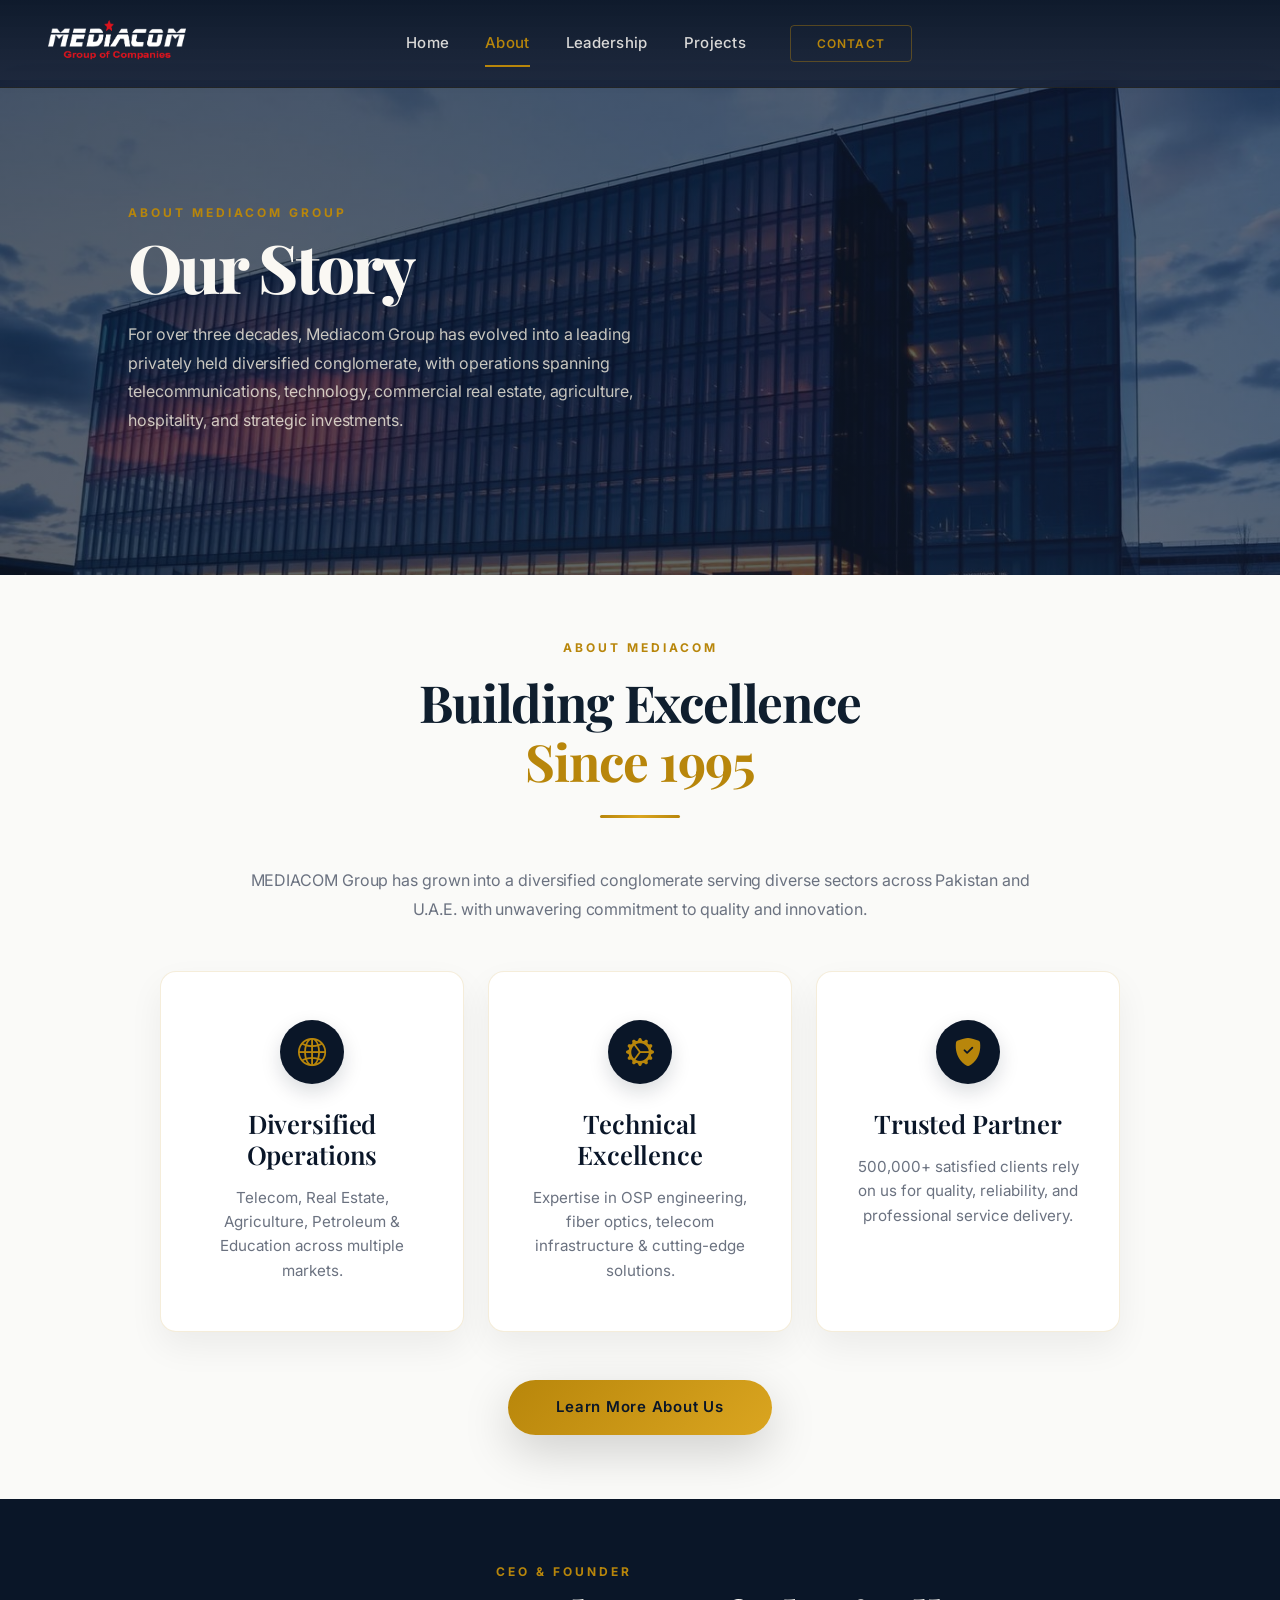
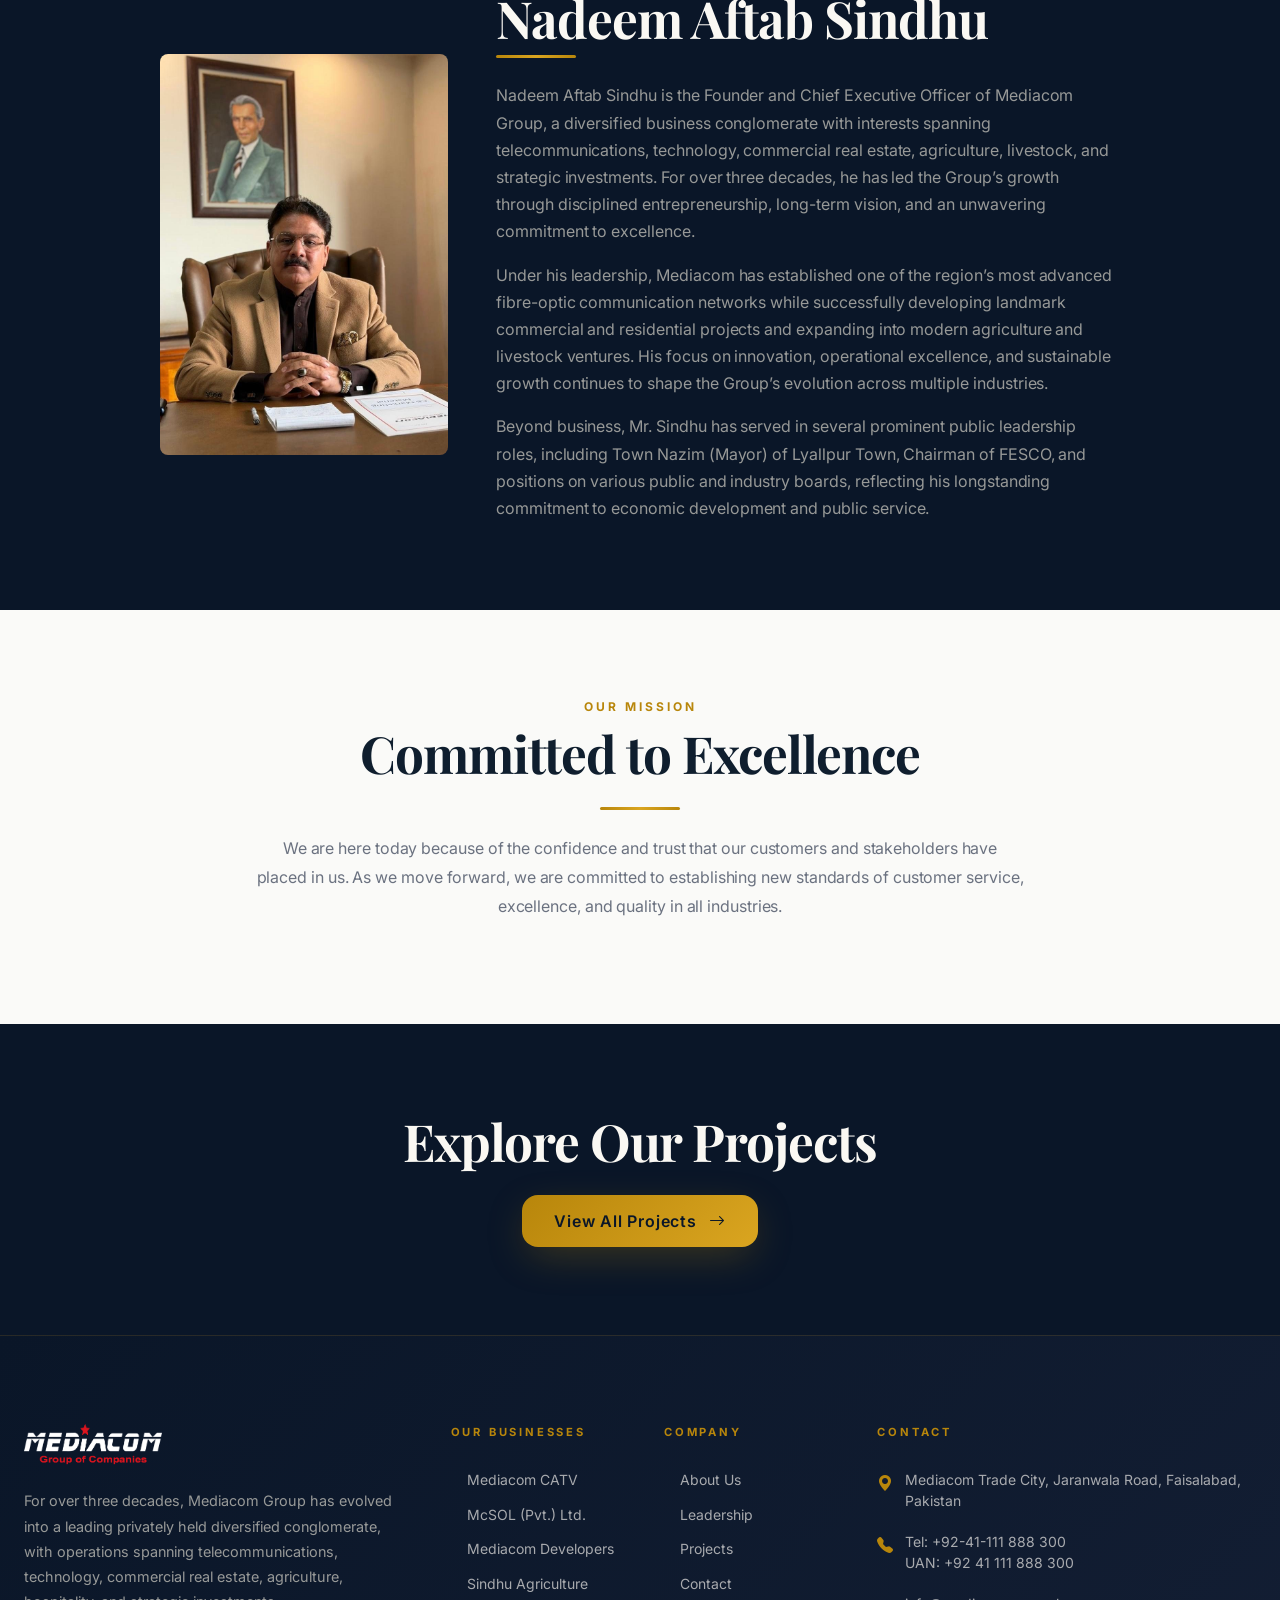
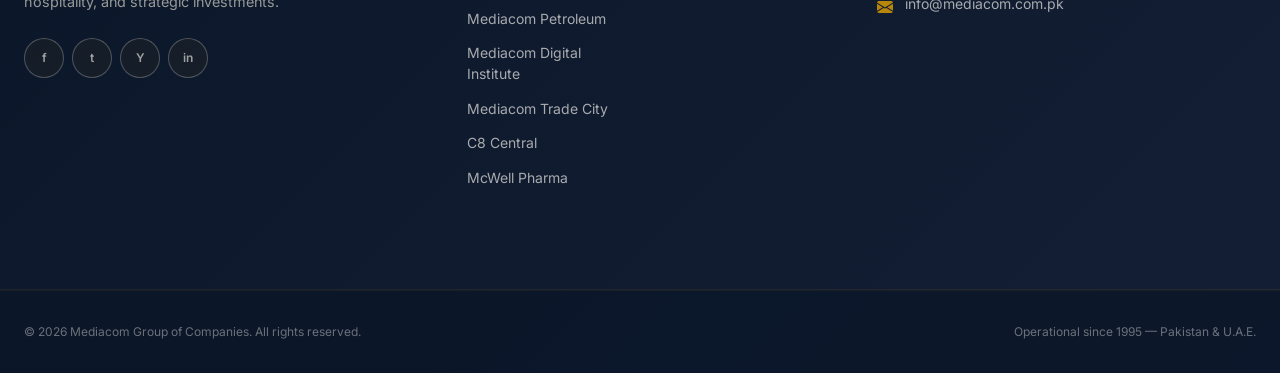
==== about.html @ 2df12e17 "new" ====
<!DOCTYPE html>
<html lang="en">

<head>
  <meta charset="UTF-8" />
  <meta name="viewport" content="width=device-width, initial-scale=1.0" />
  <title>About Us – Mediacom Group</title>
  <meta name="description"
    content="Learn about Mediacom Group of Companies, its story since 1995, and its diversified business ventures across Pakistan and U.A.E." />
  <link rel="preconnect" href="https://fonts.googleapis.com" />
  <link href="https://cdn.jsdelivr.net/npm/bootstrap@5.3.3/dist/css/bootstrap.min.css" rel="stylesheet" />
  <link href="https://cdn.jsdelivr.net/npm/bootstrap-icons@1.11.3/font/bootstrap-icons.css" rel="stylesheet" />
  <link href="css/style.css" rel="stylesheet" />
</head>

<body>

  <!-- ═══════════════ NAVBAR ═══════════════ -->
  <nav class="navbar navbar-mc navbar-expand-lg">
    <div class="container px-4 px-lg-5 d-flex align-items-center justify-content-between h-100 w-100">
      <a class="d-flex align-items-center gap-2 text-decoration-none" href="index.html">
        <img src="assets/logo-navbar-clean.png" alt="Mediacom Group" class="brand-logo" />
      </a>
      <div class="d-none d-lg-flex align-items-center" style="gap: 2.25rem;">
        <a class="nav-link-mc" href="index.html">Home</a>
        <a class="nav-link-mc" href="about.html">About</a>
        <a class="nav-link-mc" href="leadership.html">Leadership</a>
        <a class="nav-link-mc" href="projects.html">Projects</a>
        <a class="btn-nav-premium" href="contact.html">Contact</a>
      </div>
      <div class="d-flex align-items-center justify-content-end" style="width: 100px;">
        <button class="navbar-toggler d-lg-none" type="button" data-bs-toggle="collapse" data-bs-target="#mobileMenu">
          <span class="navbar-toggler-icon"></span>
        </button>
      </div>
      <div class="collapse d-lg-none w-100" id="mobileMenu"
        style="position:absolute; top:80px; left:0; right:0; background:var(--navy); border-top:1px solid rgba(196,157,77,0.1); padding:1.5rem;">
        <a class="footer-link d-block mb-3" href="index.html">Home</a>
        <a class="footer-link d-block mb-3" href="about.html">About</a>
        <a class="footer-link d-block mb-3" href="leadership.html">Leadership</a>
        <a class="footer-link d-block mb-3" href="projects.html">Projects</a>
        <a class="footer-link d-block mb-4" href="contact.html">Contact</a>
      </div>
    </div>
  </nav>

  <!-- ═══════════════ PAGE HERO ═══════════════ -->
  <section class="page-hero">
    <img class="hero-bg" src="assets/about-hero.jpg" alt="About Mediacom" />
    <div class="hero-overlay"></div>
    <div class="hero-content section-padding w-100">
      <div class="container-wide">
        <p class="section-label mb-2 animate-fade-up">About Mediacom Group</p>
        <h1 class="heading-xl text-cream mb-3 animate-fade-up">Our Story</h1>
        <p class="body-lg animate-fade-up " style="color:rgba(245,240,225,0.8); max-width:32rem;">
          For over three decades, Mediacom Group has evolved into a leading privately held diversified conglomerate, with operations spanning telecommunications, technology, commercial real estate, agriculture, hospitality, and strategic investments.</p>
      </div>
    </div>
  </section>

  <!-- ═══════════════ ABOUT SECTION ═══════════════ -->
  <section class="section-padding-lg" style="background:var(--bg);">
    <div class="container-wide">
      <!-- Premium Centered Content Layout without Image -->
      <div class="text-center animate-fade-up mx-auto" style="max-width: 800px;">
        <p class="section-label mb-3 justify-content-center">About Mediacom</p>
        <h2 class="heading-lg mb-4">Building Excellence <br><span class="text-gold">Since 1995</span></h2>
        <div class="gold-divider mb-5"></div>
        <p class="body-lg mb-5" style="color: var(--slate);">
          MEDIACOM Group has grown into a diversified conglomerate serving diverse sectors across Pakistan and U.A.E.
          with unwavering commitment to quality and innovation.
        </p>
      </div>

      <!-- Key Points in a 3-Column Premium Grid -->
      <div class="row g-4 animate-fade-up" style="animation-delay: 0.2s;">
        <!-- Point 1 -->
        <div class="col-md-4 text-center">
          <div style="padding: 3rem 2rem; background: #ffffff; border: 1px solid rgba(184, 134, 11, 0.15); border-radius: 1rem; height: 100%; transition: transform 0.4s ease, box-shadow 0.4s ease; box-shadow: 0 15px 35px rgba(0,0,0,0.06);">
            <div style="width: 4rem; height: 4rem; border-radius: 50%; background: var(--navy); display: flex; align-items: center; justify-content: center; color: var(--gold); font-size: 1.75rem; margin: 0 auto 1.5rem auto; box-shadow: 0 8px 20px rgba(10, 22, 40, 0.15);">
              <i class="bi bi-globe2"></i>
            </div>
            <h3 class="heading-sm mb-3" style="color: var(--navy);">Diversified Operations</h3>
            <p style="font-size: 0.95rem; color: var(--slate); line-height: 1.6; margin-bottom: 0;">Telecom, Real Estate, Agriculture, Petroleum &amp; Education across multiple markets.</p>
          </div>
        </div>

        <!-- Point 2 -->
        <div class="col-md-4 text-center">
          <div style="padding: 3rem 2rem; background: #ffffff; border: 1px solid rgba(184, 134, 11, 0.15); border-radius: 1rem; height: 100%; transition: transform 0.4s ease, box-shadow 0.4s ease; box-shadow: 0 15px 35px rgba(0,0,0,0.06);">
            <div style="width: 4rem; height: 4rem; border-radius: 50%; background: var(--navy); display: flex; align-items: center; justify-content: center; color: var(--gold); font-size: 1.75rem; margin: 0 auto 1.5rem auto; box-shadow: 0 8px 20px rgba(10, 22, 40, 0.15);">
              <i class="bi bi-gear-wide-connected"></i>
            </div>
            <h3 class="heading-sm mb-3" style="color: var(--navy);">Technical Excellence</h3>
            <p style="font-size: 0.95rem; color: var(--slate); line-height: 1.6; margin-bottom: 0;">Expertise in OSP engineering, fiber optics, telecom infrastructure &amp; cutting-edge solutions.</p>
          </div>
        </div>

        <!-- Point 3 -->
        <div class="col-md-4 text-center">
          <div style="padding: 3rem 2rem; background: #ffffff; border: 1px solid rgba(184, 134, 11, 0.15); border-radius: 1rem; height: 100%; transition: transform 0.4s ease, box-shadow 0.4s ease; box-shadow: 0 15px 35px rgba(0,0,0,0.06);">
            <div style="width: 4rem; height: 4rem; border-radius: 50%; background: var(--navy); display: flex; align-items: center; justify-content: center; color: var(--gold); font-size: 1.75rem; margin: 0 auto 1.5rem auto; box-shadow: 0 8px 20px rgba(10, 22, 40, 0.15);">
              <i class="bi bi-shield-fill-check"></i>
            </div>
            <h3 class="heading-sm mb-3" style="color: var(--navy);">Trusted Partner</h3>
            <p style="font-size: 0.95rem; color: var(--slate); line-height: 1.6; margin-bottom: 0;">500,000+ satisfied clients rely on us for quality, reliability, and professional service delivery.</p>
          </div>
        </div>
      </div>

      <div class="text-center mt-5 animate-fade-up" style="animation-delay: 0.3s;">
        <a href="contact.html" class="btn-gold px-5 py-3 rounded-pill shadow-lg">Learn More About Us</a>
      </div>
    </div>
  </section>

  <!-- ═══════════════ CEO MESSAGE ═══════════════ -->
  <section class="section-padding-lg bg-navy">
    <div class="container-wide">
      <div class="row align-items-center g-5">
        <div class="col-lg-4 animate-fade-up">
          <img src="assets/CEO.jpeg" alt="Nadeem Aftab Sindhu – CEO & Founder" class="rounded-3 w-100 object-cover"
            loading="lazy" style="max-height:480px;" />
        </div>
        <div class="col-lg-8 animate-fade-up">
          <p class="section-label mb-2">CEO &amp; Founder</p>
          <h2 class="heading-lg text-cream mb-2">Nadeem Aftab Sindhu</h2>
          <div class="gold-divider-left mb-4"></div>
          <p class="body-md mb-3" style="color:rgba(245,240,225,0.6);">
            Nadeem Aftab Sindhu is the Founder and Chief Executive Officer of Mediacom Group, a diversified business conglomerate with interests spanning telecommunications, technology, commercial real estate, agriculture, livestock, and strategic investments. For over three decades, he has led the Group’s growth through disciplined entrepreneurship, long-term vision, and an unwavering commitment to excellence.
          </p> 
          <p class="body-md mb-3" style="color:rgba(245,240,225,0.6);">
            Under his leadership, Mediacom has established one of the region’s most advanced fibre-optic communication networks while successfully developing landmark commercial and residential projects and expanding into modern agriculture and livestock ventures. His focus on innovation, operational excellence, and sustainable growth continues to shape the Group’s evolution across multiple industries.
          </p>
          <p class="body-md mb-4" style="color:rgba(245,240,225,0.6);">
            Beyond business, Mr. Sindhu has served in several prominent public leadership roles, including Town Nazim (Mayor) of Lyallpur Town, Chairman of FESCO, and positions on various public and industry boards, reflecting his longstanding commitment to economic development and public service.
          </p>
        </div>
      </div>
    </div>
  </section>

  <!-- ═══════════════ MISSION ═══════════════ -->
  <section class="section-padding" style="background:var(--bg);">
    <div class="container-narrow text-center">
      <p class="section-label mb-2">Our Mission</p>
      <h2 class="heading-lg mb-4">Committed to Excellence</h2>
      <div class="gold-divider mb-4"></div>
      <p class="body-lg mx-auto" style="max-width:48rem;">
        We are here today because of the confidence and trust that our customers and stakeholders have placed in us. As
        we move forward, we are committed to establishing new standards of customer service, excellence, and quality in
        all industries.
      </p>
    </div>
  </section>

  <!-- ═══════════════ STATS ═══════════════ -->


  <!-- ═══════════════ CTA ═══════════════ -->
  <section class="section-padding bg-navy">
    <div class="container-narrow text-center">
      <h2 class="heading-lg text-cream mb-4">Explore Our Projects</h2>
      <a href="projects.html" class="btn-gold" style="font-size:1rem; padding:0.875rem 2rem;">
        View All Projects <i class="bi bi-arrow-right ms-1"></i>
      </a>
    </div>
  </section>

  <!-- ═══════════════ FOOTER ═══════════════ -->
  <footer class="site-footer">
    <div class="footer-top section-padding">
      <div class="container-wide">
        <div class="row g-5">
          <div class="col-lg-4">
            <img src="assets/logo-navbar-clean.png" alt="Mediacom Group" class="brand-logo mb-3"
               />
            <p style="font-size:0.9rem; color:rgba(245,240,225,0.6); line-height:1.75; margin-bottom:1.5rem;">For over three decades, Mediacom Group has evolved into a leading privately held diversified conglomerate, with operations spanning telecommunications, technology, commercial real estate, agriculture, hospitality, and strategic investments.</p>
            <div class="d-flex gap-2">
              <a href="#" class="footer-social-btn">f</a>
              <a href="#" class="footer-social-btn">t</a>
              <a href="#" class="footer-social-btn">Y</a>
              <a href="#" class="footer-social-btn">in</a>
            </div>
          </div>
          <div class="col-sm-6 col-lg-2 footer-businesses">
            <div class="footer-heading">Our Businesses</div>
            <a href="telecom.html" class="footer-link" data-business="telecom">Mediacom CATV</a>
            <a href="mscol.html" class="footer-link" data-business="mscol">McSOL (Pvt.) Ltd.</a>
            <a href="real-estate.html" class="footer-link" data-business="real-estate">Mediacom Developers</a>
            <a href="agriculture.html" class="footer-link" data-business="agriculture">Sindhu Agriculture</a>
            <a href="petroleum.html" class="footer-link" data-business="petroleum">Mediacom Petroleum</a>
            <a href="digital-institute.html" class="footer-link" data-business="digital-institute">Mediacom Digital Institute</a>
            <a href="trade-city.html" class="footer-link" data-business="trade-city">Mediacom Trade City</a>
            <a href="c8-central.html" class="footer-link" data-business="c8-central">C8 Central</a>
            <a href="mcwell-pharma.html" class="footer-link" data-business="mcwell-pharma">McWell Pharma</a>
          </div>
          <div class="col-sm-6 col-lg-2">
            <div class="footer-heading">Company</div>
            <a href="about.html" class="footer-link">About Us</a>
            <a href="leadership.html" class="footer-link">Leadership</a>
            <a href="projects.html" class="footer-link">Projects</a>
            <a href="contact.html" class="footer-link">Contact</a>
          </div>
          <div class="col-lg-4">
            <div class="footer-heading">Contact</div>
            <div class="footer-contact-item"><i class="bi bi-geo-alt-fill footer-contact-icon"></i><span
                id="footer-contact-address" class="footer-contact-text">Mediacom Trade City, Jaranwala Road, Faisalabad, Pakistan</span></div>
            <div class="footer-contact-item"><i class="bi bi-telephone-fill footer-contact-icon"></i>
              <div>
                <div id="footer-contact-phone" class="footer-contact-text">Tel: +92-41-111 888 300</div>
                <div id="footer-contact-uan" class="footer-contact-text">UAN: +92 41 111 888 300</div>
              </div>
            </div>
            <div class="footer-contact-item"><i class="bi bi-envelope-fill footer-contact-icon"></i><span
                id="footer-contact-email" class="footer-contact-text">info@mediacom.com.pk</span></div>
          </div>
        </div>
      </div>
    </div>
    <div class="footer-bottom">
      <div class="container-wide d-flex flex-column flex-md-row align-items-center justify-content-between gap-3">
        <p class="footer-copy mb-0">&copy; <span id="yr"></span> Mediacom Group of Companies. All rights reserved.</p>
        <p class="footer-copy mb-0">Operational since 1995 — Pakistan &amp; U.A.E.</p>
      </div>
    </div>
  </footer>

  <button id="back-to-top" aria-label="Back to top"><i class="bi bi-chevron-up"></i></button>
  <script src="https://cdn.jsdelivr.net/npm/bootstrap@5.3.3/dist/js/bootstrap.bundle.min.js"></script>
  <script src="js/main.js"></script>
  <script>document.getElementById('yr').textContent = new Date().getFullYear();</script>
</body>

</html>
---- css/style.css ----
/* ============================================================
   MEDIACOM GROUP — Custom Styles
   ============================================================ */

@import url('https://fonts.googleapis.com/css2?family=Playfair+Display:ital,wght@0,400;0,500;0,600;0,700;0,800;1,400;1,500&family=Inter:wght@300;400;500;600;700&display=swap');

/* ── CSS Variables ── */
:root {
  /* Premium Color Palette */
  --navy: #0A1628;
  --navy-light: #141F35;
  --navy-medium: #1A2942;
  --charcoal: #0F1E2E;
  --gold: #B8860B;
  --gold-light: #DAA520;
  --gold-dark: #8B6914;
  --copper: #B87333;
  --sage: #7A8F6B;
  --steel: #4A7BA7;

  --cream: #FAF8F3;
  --ivory: #F5F1E8;
  --slate: #6B7280;
  --slate-light: #9CA3AF;
  --bg: #FAFAF8;
  --fg: #0F1E2E;
  --border: #E5DFD7;
  --card-bg: #FFFFFF;
  --muted: #F3EFE8;

  --font-display: 'Playfair Display', Georgia, serif;
  --font-body: 'Inter', system-ui, sans-serif;

  /* Premium Shadow System */
  --shadow-sm: 0 2px 8px -2px rgba(10, 22, 40, 0.04);
  --shadow-card: 0 8px 32px -6px rgba(10, 22, 40, 0.12);
  --shadow-elevated: 0 16px 48px -8px rgba(10, 22, 40, 0.18);
  --shadow-premium: 0 20px 60px -10px rgba(10, 22, 40, 0.25);
  --shadow-gold: 0 12px 40px -8px rgba(184, 134, 11, 0.35);

  --radius: 0.625rem;
  --radius-lg: 1rem;
  --transition: 0.3s cubic-bezier(0.34, 1.56, 0.64, 1);
  --transition-smooth: 0.3s ease;
}

/* ── Reset & Base ── */
*,
*::before,
*::after {
  box-sizing: border-box;
  margin: 0;
  padding: 0;
}

html {
  scroll-behavior: smooth;
}

body {
  font-family: var(--font-body);
  background: var(--bg);
  color: var(--fg);
  -webkit-font-smoothing: antialiased;
  overflow-x: hidden;
}

h1,
h2,
h3,
h4,
h5,
h6 {
  font-family: var(--font-display);
}

a {
  text-decoration: none;
  color: inherit;
}

img {
  max-width: 100%;
  display: block;
}

/* ── Typography Utilities ── */
.heading-xl {
  font-size: clamp(2.4rem, 7vw, 4.2rem);
  font-weight: 800;
  line-height: 1.1;
  letter-spacing: -0.04em;
  font-family: var(--font-display);
}

.heading-lg {
  font-size: clamp(1.9rem, 4.5vw, 3.2rem);
  font-weight: 700;
  line-height: 1.15;
  letter-spacing: -0.02em;
  font-family: var(--font-display);
}

.heading-md {
  font-size: clamp(1.5rem, 3.2vw, 2.4rem);
  font-weight: 700;
  line-height: 1.25;
  letter-spacing: -0.01em;
  font-family: var(--font-display);
}

.heading-sm {
  font-size: clamp(1.15rem, 2.2vw, 1.6rem);
  font-weight: 600;
  letter-spacing: -0.005em;
  font-family: var(--font-display);
}

.body-lg {
  font-size: 1rem;
  line-height: 1.8;
  color: var(--slate);
  letter-spacing: -0.005em;
}

.body-md {
  font-size: 1rem;
  line-height: 1.7;
  color: var(--slate);
  letter-spacing: -0.003em;
}

.section-label {
  font-size: 0.75rem;
  font-weight: 700;
  letter-spacing: 0.25em;
  text-transform: uppercase;
  color: var(--gold);
  font-family: var(--font-body);
}

.text-gold {
  color: var(--gold) !important;
}

.text-cream {
  color: var(--cream) !important;
}

.text-navy {
  color: var(--navy) !important;
}

.text-muted {
  color: var(--slate) !important;
}

/* ── Layout ── */
.section-padding {
  padding: 5.5rem 1.5rem;
}

.section-padding-lg {
  padding: 8rem 1.5rem;
}

@media (min-width: 768px) {
  .section-padding {
    padding: 5.5rem 3rem;
  }

  .section-padding-lg {
    padding: 8rem 3rem;
  }
}

@media (min-width: 1024px) {
  .section-padding {
    padding: 5.5rem 5rem;
  }

  .section-padding-lg {
    padding: 8rem 5rem;
  }
}

@media (min-width: 1280px) {
  .section-padding {
    padding: 5.5rem 8rem;
  }

  .section-padding-lg {
    padding: 4rem 10rem;
  }
}

.container-wide {
  max-width: 1280px;
  margin: 0 auto;
}

.container-narrow {
  max-width: 960px;
  margin: 0 auto;
}

/* ── Color Backgrounds ── */
.bg-navy {
  background-color: var(--navy);
}

.bg-navy-light {
  background-color: var(--navy-light);
}

.bg-charcoal {
  background-color: var(--charcoal);
}

.bg-cream {
  background-color: var(--cream);
}

.bg-muted-bg {
  background-color: var(--muted);
}

/* ── Cards ── */
.glass-card {
  background: var(--card-bg);
  border: 1px solid var(--border);
  border-radius: var(--radius-lg);
  box-shadow: var(--shadow-card);
  transition: all var(--transition);
  overflow: hidden;
  position: relative;
}

.glass-card::before {
  content: '';
  position: absolute;
  inset: 0;
  background: linear-gradient(135deg, rgba(184, 134, 11, 0) 0%, rgba(184, 134, 11, 0.02) 100%);
  opacity: 0;
  transition: opacity var(--transition);
  pointer-events: none;
}

.glass-card:hover {
  box-shadow: var(--shadow-elevated);
  border-color: rgba(184, 134, 11, 0.2);
}

.glass-card:hover::before {
  opacity: 1;
}

.glass-card-dark {
  background: linear-gradient(135deg, rgba(20, 31, 53, 0.8) 0%, rgba(26, 41, 66, 0.8) 100%);
  backdrop-filter: blur(12px);
  border: 1px solid rgba(184, 134, 11, 0.1);
  border-radius: var(--radius-lg);
  transition: all var(--transition);
}

.glass-card-dark:hover {
  border-color: rgba(184, 134, 11, 0.25);
  background: linear-gradient(135deg, rgba(20, 31, 53, 0.9) 0%, rgba(26, 41, 66, 0.9) 100%);
}

/* ── Dividers ── */
.gold-divider {
  width: 5rem;
  height: 3px;
  background: linear-gradient(90deg, var(--gold) 0%, var(--gold-light) 50%, var(--gold) 100%);
  margin: 0 auto;
  border-radius: 1.5px;
}

.gold-divider-left {
  width: 5rem;
  height: 3px;
  background: linear-gradient(90deg, var(--gold) 0%, var(--gold-light) 50%, var(--gold) 100%);
  border-radius: 1.5px;
}

/* ── Buttons ── */
.btn-gold {
  display: inline-flex;
  align-items: center;
  gap: 0.5rem;
  padding: 1rem 2.5rem;
  background: linear-gradient(135deg, var(--gold) 0%, var(--gold-light) 100%);
  color: var(--navy);
  font-family: var(--font-body);
  font-size: 0.9375rem;
  font-weight: 600;
  letter-spacing: 0.05em;
  border-radius: var(--radius-lg);
  border: none;
  cursor: pointer;
  transition: transform var(--transition), box-shadow var(--transition), background var(--transition-smooth);
  box-shadow: var(--shadow-gold);
}

.btn-gold:hover {
  transform: translateY(-2px);
  box-shadow: var(--shadow-premium);
  background: linear-gradient(135deg, var(--gold-light) 0%, var(--gold) 100%);
}

.btn-gold:active {
  transform: translateY(0);
}

.btn-outline-cream {
  display: inline-flex;
  align-items: center;
  gap: 0.5rem;
  padding: 1rem 2.5rem;
  background: transparent;
  color: var(--cream);
  font-family: var(--font-body);
  font-size: 0.9375rem;
  font-weight: 600;
  letter-spacing: 0.05em;
  border-radius: var(--radius-lg);
  border: 1.5px solid rgba(250, 248, 243, 0.3);
  cursor: pointer;
  transition: border-color var(--transition), color var(--transition), background var(--transition);
}

.btn-outline-cream:hover {
  border-color: var(--gold);
  color: var(--gold);
  background: rgba(184, 134, 11, 0.08);
}

/* ── NAVBAR ── */
.navbar-mc {
  position: fixed;
  top: 0;
  left: 0;
  right: 0;
  z-index: 1000;
  background: linear-gradient(180deg, rgba(10, 22, 40, 0.98) 0%, rgba(20, 31, 53, 0.95) 100%);
  backdrop-filter: blur(16px);
  border-bottom: 1px solid rgba(184, 134, 11, 0.12);

  height: 88px;
  transition: background 0.4s cubic-bezier(0.34, 1.56, 0.64, 1), backdrop-filter 0.4s ease, border-color 0.4s ease, box-shadow 0.4s ease;
  box-shadow: var(--shadow-sm);
}

/* Home Navbar Transparent Initial State */
.navbar-transparent {
  background: linear-gradient(180deg, rgba(10, 22, 40, 0.72) 0%, rgba(20, 31, 53, 0.46) 100%);
  backdrop-filter: blur(14px);
  border-bottom: 1px solid rgba(250, 248, 243, 0.08);

  box-shadow: 0 12px 36px -24px rgba(0, 0, 0, 0.65);
}

/* Home Navbar Scrolled State */
.navbar-transparent.scrolled {
  background: linear-gradient(180deg, rgba(10, 22, 40, 0.98) 0%, rgba(20, 31, 53, 0.95) 100%);
  backdrop-filter: blur(16px);
  border-bottom: 1px solid rgba(184, 134, 11, 0.15);

  box-shadow: var(--shadow-card);
}

.navbar-mc .container {
  max-width: 1320px;
  height: 100%;
}

.brand-logo {
  height: 48px;
  width: auto;
  object-fit: contain;
  transition: transform var(--transition);
}

.brand-logo:hover {
  transform: scale(1.04);
}

.nav-link-mc {
  font-family: var(--font-body);
  font-size: 0.9375rem;
  font-weight: 500;
  letter-spacing: 0.02em;
  color: rgba(250, 248, 243, 0.85) !important;
  transition: color 0.3s ease;
  padding: 0.5rem 0 !important;
  position: relative;
}

.nav-link-mc::after {
  content: '';
  position: absolute;
  bottom: -4px;
  left: 0;
  width: 100%;
  height: 1px;
  background: var(--gold);
  transform: scaleX(0);
  transform-origin: right;
  transition: transform 0.4s cubic-bezier(0.86, 0, 0.07, 1);
}

.nav-link-mc:hover::after,
.nav-link-mc.active::after {
  transform: scaleX(1);
  transform-origin: left;
}

.nav-link-mc:hover,
.nav-link-mc.active {
  color: var(--gold) !important;
}

.btn-nav-premium {
  display: inline-flex;
  align-items: center;
  padding: 0.55rem 1.6rem !important;
  font-family: var(--font-body);
  font-size: 0.75rem;
  font-weight: 600;
  letter-spacing: 0.1em;
  text-transform: uppercase;
  color: var(--gold) !important;
  border: 1px solid rgba(184, 134, 11, 0.4);
  border-radius: 4px;
  transition: all 0.3s ease;
  margin-left: 0.5rem;
}

.btn-nav-premium::after {
  display: none !important;
}

.btn-nav-premium:hover {
  background: rgba(184, 134, 11, 0.08);
  border-color: var(--gold);
  transform: translateY(-1px);
  box-shadow: 0 4px 12px rgba(184, 134, 11, 0.15);
}

.navbar-mc .dropdown-menu {
  background: linear-gradient(135deg, #141F35 0%, #1A2942 100%);
  border: 1px solid rgba(184, 134, 11, 0.15);
  border-radius: var(--radius-lg);
  box-shadow: var(--shadow-elevated);
  min-width: 500px;
  padding: 1.75rem;
  margin-top: 1rem;
  backdrop-filter: blur(12px);
}

.dropdown-item-mc {
  padding: 0.75rem 1rem;
  border-radius: var(--radius);
  transition: all var(--transition);
  position: relative;
  overflow: hidden;
}

.dropdown-item-mc::before {
  content: '';
  position: absolute;
  inset: 0;
  background: linear-gradient(135deg, rgba(184, 134, 11, 0.1) 0%, rgba(184, 134, 11, 0.05) 100%);
  opacity: 0;
  transition: opacity var(--transition);
}

.dropdown-item-mc:hover::before {
  opacity: 1;
}

.dropdown-item-mc:hover {
  background: rgba(184, 134, 11, 0.1);
}

.dropdown-item-mc .item-name {
  font-size: 0.875rem;
  font-weight: 600;
  color: var(--cream);
  transition: color var(--transition);
  position: relative;
  z-index: 1;
}

.dropdown-item-mc:hover .item-name {
  color: var(--gold);
}

.dropdown-item-mc .item-desc {
  font-size: 0.75rem;
  color: rgba(250, 248, 243, 0.5);
  position: relative;
  z-index: 1;
}

.btn-quote {
  padding: 0.7rem 1.75rem;
  background: linear-gradient(135deg, var(--gold) 0%, var(--gold-light) 100%);
  color: var(--navy);
  font-weight: 600;
  font-size: 0.875rem;
  letter-spacing: 0.05em;
  border-radius: var(--radius-lg);
  border: none;
  transition: transform var(--transition), box-shadow var(--transition);
  white-space: nowrap;
  box-shadow: var(--shadow-gold);
}

.btn-quote:hover {
  transform: translateY(-2px);
  box-shadow: var(--shadow-premium);
}

.navbar-toggler {
  border: none;
}

.navbar-toggler-icon {
  filter: brightness(0) invert(1);
}

/* ── PAGE HERO ── */
.page-hero {
  position: relative;
  height: 55vh;
  min-height: 400px;
  display: flex;
  align-items: center;
  margin-top: 80px;
  overflow: hidden;
}

.page-hero img.hero-bg {
  position: absolute;
  inset: 0;
  width: 100%;
  height: 100%;
  object-fit: cover;
}

.page-hero .hero-overlay {
  position: absolute;
  inset: 0;
  background: linear-gradient(135deg, rgba(10, 22, 40, 0.7) 0%, rgba(20, 31, 53, 0.65) 100%);
}

.page-hero .hero-content {
  position: relative;
  z-index: 2;
}

/* Main hero */
.main-hero {
  position: relative;
  min-height: 100vh;
  display: flex;
  align-items: center;
  margin-top: 0;
  padding-top: 80px;
  overflow: hidden;
}

.main-hero img.hero-bg {
  position: absolute;
  inset: 0;
  width: 100%;
  height: 100%;
  object-fit: cover;
}

.main-hero img.home-projects-hero-img {
  object-position: 58% center;
}

.main-hero .hero-overlay {
  position: absolute;
  inset: 0;
  background:
    linear-gradient(90deg, rgba(10, 22, 40, 0.94) 0%, rgba(10, 22, 40, 0.82) 34%, rgba(10, 22, 40, 0.42) 68%, rgba(10, 22, 40, 0.68) 100%),
    linear-gradient(180deg, rgba(10, 22, 40, 0.28) 0%, rgba(10, 22, 40, 0.88) 100%);
}

.main-hero .hero-content {
  position: relative;
  z-index: 2;
}

.main-hero .heading-xl,
.main-hero .body-lg {
  text-shadow: 0 2px 20px rgba(0, 0, 0, 0.32);
}

.main-hero .heading-xl .text-gold,
.main-hero .section-label {
  color: var(--gold-light) !important;
}

/* ── Stats Bar ── */
.stats-bar {
  background: linear-gradient(135deg, #0A1628 0%, #141F35 100%);
  border-top: 1px solid rgba(184, 134, 11, 0.1);
  border-bottom: 1px solid rgba(184, 134, 11, 0.1);
}

.stat-item {
  padding: 3rem 1rem;
  text-align: center;
  border-right: 1px solid rgba(184, 134, 11, 0.08);
  transition: background var(--transition), transform var(--transition);
  position: relative;
}

.stat-item:last-child {
  border-right: none;
}

.stat-item:hover {
  background: rgba(184, 134, 11, 0.05);
  transform: translateY(-2px);
}

.stat-icon {
  color: var(--gold);
  width: 2rem;
  height: 2rem;
  margin: 0 auto 1rem;
  transition: transform var(--transition);
}

.stat-item:hover .stat-icon {
  transform: scale(1.15) rotate(-10deg);
}

.stat-value {
  font-family: var(--font-display);
  font-size: 2.2rem;
  font-weight: 800;
  color: var(--cream);
  margin-bottom: 0.5rem;
  letter-spacing: -0.02em;
}

.stat-label {
  font-size: 0.7rem;
  color: rgba(250, 248, 243, 0.6);
  letter-spacing: 0.2em;
  text-transform: uppercase;
  font-weight: 600;
}

/* ── Vertical Cards ── */
.vertical-card {
  padding: 2.5rem 2rem;
  height: 100%;
  transition: all var(--transition);
  position: relative;
  overflow: hidden;
}

.vertical-card::before {
  content: '';
  position: absolute;
  top: 0;
  left: 0;
  right: 0;
  height: 3px;
  background: linear-gradient(90deg, var(--gold) 0%, var(--gold-light) 100%);
  opacity: 0;
  transition: opacity var(--transition);
}

.vertical-card:hover::before {
  opacity: 1;
}

.vertical-card:hover {
  box-shadow: var(--shadow-elevated);
  transform: translateY(-6px);
  border-color: rgba(184, 134, 11, 0.25);
}

.vertical-card .card-icon {
  color: var(--gold);
  margin-bottom: 1.5rem;
  transition: transform var(--transition);
  font-size: 2.5rem !important;
}

.vertical-card:hover .card-icon {
  transform: scale(1.1) rotate(5deg);
}

.vertical-card h3 {
  transition: color var(--transition);
  margin-bottom: 1.25rem;
}

.vertical-card:hover h3 {
  color: var(--gold);
}

/* ── Testimonial Cards ── */
.testimonial-card {
  padding: 2.5rem;
  position: relative;
  overflow: hidden;
}

.testimonial-card::before {
  content: '"';
  position: absolute;
  top: 1rem;
  right: 1.5rem;
  font-size: 4rem;
  color: rgba(184, 134, 11, 0.1);
  font-family: var(--font-display);
}

.testimonial-card .star-filled {
  transition: transform var(--transition);
}

.testimonial-card:hover .star-filled {
  transform: scale(1.15) rotate(10deg);
}

/* ── Footer ── */
.site-footer {
  background: linear-gradient(135deg, #0A1628 0%, #141F35 100%);
  color: var(--cream);
  border-top: 1px solid rgba(184, 134, 11, 0.15);
}

.footer-top {
  padding: 5.5rem 1.5rem;
  border-bottom: 1px solid rgba(184, 134, 11, 0.1);
}

.footer-bottom {
  padding: 2rem 1.5rem;
  background: rgba(10, 22, 40, 0.8);
  border-top: 1px solid rgba(184, 134, 11, 0.08);
}

.footer-brand {
  font-family: var(--font-display);
  font-size: 1.5rem;
  font-weight: 700;
  letter-spacing: 0.05em;
}

.footer-brand span {
  color: var(--gold);
}

.footer-social-btn {
  width: 2.5rem;
  height: 2.5rem;
  border-radius: 50%;
  border: 1.5px solid rgba(250, 248, 243, 0.25);
  display: flex;
  align-items: center;
  justify-content: center;
  color: rgba(250, 248, 243, 0.6);
  font-size: 0.75rem;
  font-weight: 600;
  transition: all var(--transition);
  background: rgba(184, 134, 11, 0.05);
}

.footer-social-btn:hover {
  border-color: var(--gold);
  color: var(--gold);
  background: rgba(184, 134, 11, 0.15);
  transform: translateY(-3px);
  box-shadow: var(--shadow-gold);
}

.footer-heading {
  font-size: 0.7rem;
  font-weight: 700;
  text-transform: uppercase;
  letter-spacing: 0.25em;
  color: var(--gold);
  margin-bottom: 1.75rem;
  font-family: var(--font-body);
}

.footer-link {
  font-size: 0.875rem;
  color: rgba(250, 248, 243, 0.65);
  transition: all var(--transition);
  display: block;
  margin-bottom: 0.85rem;
  position: relative;
  padding-left: 1rem;
}

.footer-link::before {
  content: '';
  position: absolute;
  left: 0;
  top: 50%;
  width: 0;
  height: 1px;
  background: var(--gold);
  transition: width var(--transition);
}

.footer-link:hover {
  color: var(--gold);
  padding-left: 1.25rem;
}

.footer-link:hover::before,
.footer-link.active::before {
  width: 0.5rem;
}

.footer-link.active {
  color: var(--gold);
  padding-left: 1.25rem;
}

.footer-contact-item {
  display: flex;
  gap: 0.75rem;
  margin-bottom: 1.25rem;
}

.footer-contact-icon {
  color: var(--gold);
  flex-shrink: 0;
  margin-top: 2px;
  transition: transform var(--transition);
}

.footer-contact-item:hover .footer-contact-icon {
  transform: scale(1.2);
}

.footer-contact-text {
  font-size: 0.875rem;
  color: rgba(250, 248, 243, 0.65);
}

.footer-copy {
  font-size: 0.75rem;
  color: rgba(250, 248, 243, 0.4);
}

/* ── Homepage About ── */
.home-about {
  background:
    linear-gradient(180deg, rgba(250, 248, 243, 0.98) 0%, rgba(245, 240, 225, 0.92) 100%),
    var(--bg);
}

.home-about-head {
  max-width: 48rem;
  margin: 0 auto 2.5rem;
  text-align: left;
}

.home-about-head .section-label {
  display: inline-flex;
  justify-content: flex-start;
}

.home-about-grid {
  display: grid;
  grid-template-columns: 1.05fr 0.95fr;
  gap: 3.75rem;
  align-items: start;
  max-width: 1180px;
  margin: 0 auto;
}

.home-about-copy {
  background: rgba(255, 255, 255, 0.96);
  border: 1px solid rgba(10, 22, 40, 0.08);
  border-radius: 1.75rem;
  padding: 3rem;
  box-shadow: 0 38px 90px rgba(10, 22, 40, 0.08);
}

.home-about-copy p {
  color: rgba(15, 30, 46, 0.92);
  line-height: 1.95;
  margin-bottom: 1.35rem;
}

.home-about-copy p:last-child {
  margin-bottom: 0;
}

.home-about-points {
  display: grid;
  gap: 0.85rem;
  margin: 2rem 0;
}

.home-about-points span {
  display: flex;
  align-items: center;
  gap: 0.75rem;
  min-height: 3rem;
  padding: 0.8rem 1rem;
  border: 1px solid rgba(184, 134, 11, 0.14);
  border-radius: var(--radius);
  background: rgba(255, 255, 255, 0.68);
  color: var(--navy);
  font-size: 0.92rem;
  font-weight: 700;
}

.home-about-points i {
  color: var(--gold);
  font-size: 1.1rem;
}

.home-about-visual {
  position: relative;
  overflow: hidden;
  border-radius: 2rem;
  min-height: 520px;
  background: #0A1628;
  box-shadow: 0 42px 100px rgba(10, 22, 40, 0.14);
}

.home-about-visual-inner {
  width: 100%;
  height: 100%;
  position: relative;
}

.home-about-visual img {
  display: block;
  width: 100%;
  height: 100%;
  object-fit: cover;
}

.home-about-visual::after {
  content: "";
  position: absolute;
  inset: 0;
  pointer-events: none;
  background: linear-gradient(180deg, rgba(10, 22, 40, 0.14) 0%, rgba(10, 22, 40, 0.9) 100%);
}

.home-about-badge {
  position: absolute;
  left: 1.5rem;
  bottom: 1.5rem;
  z-index: 2;
  padding: 1rem 1.4rem;
  border-radius: 1.25rem;
  background: rgba(10, 22, 40, 0.92);
  border: 1px solid rgba(255, 255, 255, 0.12);
  color: var(--cream);
  box-shadow: var(--shadow-card);
}

.home-about-badge strong {
  display: block;
  font-family: var(--font-display);
  font-size: 1.4rem;
  line-height: 1.05;
}

.home-about-badge span {
  display: block;
  margin-top: 0.35rem;
  color: var(--gold-light);
  font-size: 0.72rem;
  font-weight: 700;
  letter-spacing: 0.14em;
  text-transform: uppercase;
}

/* ── About CEO ── */
.ceo-quote {
  border-left: 4px solid var(--gold);
  padding-left: 1.5rem;
  margin-top: 1.5rem;
}

.ceo-quote p {
  font-family: var(--font-display);
  font-size: 1.125rem;
  font-style: italic;
  color: var(--gold);
}

/* ── Contact Form ── */
.contact-form-input {
  width: 100%;
  padding: 1rem 1.25rem;
  border: 1.5px solid var(--border);
  border-radius: var(--radius-lg);
  background: var(--bg);
  color: var(--fg);
  font-family: var(--font-body);
  font-size: 1rem;
  transition: all var(--transition);
  outline: none;
}

.contact-form-input:focus {
  border-color: var(--gold);
  box-shadow: 0 0 0 4px rgba(184, 134, 11, 0.1);
  background: var(--card-bg);
  transform: translateY(-2px);
}

.contact-form-label {
  font-size: 0.875rem;
  font-weight: 600;
  margin-bottom: 0.5rem;
  display: block;
  color: var(--fg);
  letter-spacing: -0.005em;
}

.contact-info-icon-box {
  width: 3.5rem;
  height: 3.5rem;
  border-radius: var(--radius-lg);
  background: linear-gradient(135deg, rgba(184, 134, 11, 0.15) 0%, rgba(184, 134, 11, 0.08) 100%);
  display: flex;
  align-items: center;
  justify-content: center;
  flex-shrink: 0;
  border: 1px solid rgba(184, 134, 11, 0.2);
  transition: all var(--transition);
}

.contact-info-icon-box i {
  color: var(--gold);
  font-size: 1.5rem;
}

/* ── Project Card ── */
.project-card {
  overflow: hidden;
  display: flex;
  flex-direction: column;
  height: 100%;
  transition: all var(--transition);
  border-radius: var(--radius-lg);
}

.project-card:hover {
  box-shadow: var(--shadow-elevated);
  transform: translateY(-8px);
}

.project-card .card-img-wrap {
  overflow: hidden;
  aspect-ratio: 16/10;
  position: relative;
  background: linear-gradient(135deg, var(--muted) 0%, var(--border) 100%);
}

.project-card .card-img-wrap img {
  width: 100%;
  height: 100%;
  object-fit: cover;
  transition: transform 0.6s cubic-bezier(0.34, 1.56, 0.64, 1);
}

.project-card:hover .card-img-wrap img {
  transform: scale(1.08) rotate(2deg);
}

.project-card .card-body-mc {
  flex-grow: 1;
  display: flex;
  flex-direction: column;
  padding: 1.75rem;
  background: linear-gradient(135deg, #FFFFFF 0%, #F5F1E8 100%);
}

.project-card .card-cat {
  font-size: 0.7rem;
  font-weight: 700;
  text-transform: uppercase;
  letter-spacing: 0.2em;
  color: var(--gold);
  display: inline-block;
  padding: 0.4rem 0.8rem;
  background: rgba(184, 134, 11, 0.1);
  border-radius: 0.375rem;
}

.project-card .card-title-mc {
  transition: color var(--transition);
  margin-top: 1rem;
  margin-bottom: 0.75rem;
}

.project-card:hover .card-title-mc {
  color: var(--gold);
}

/* ── Leadership ── */
.leader-img {
  border-radius: var(--radius);
  width: 100%;
  object-fit: cover;
  aspect-ratio: 3/4;
}

.leader-role-tag {
  position: absolute;
  bottom: -1rem;
  right: -1rem;
  background: var(--gold);
  color: var(--navy);
  padding: 0.625rem 1.25rem;
  border-radius: var(--radius);
  font-size: 0.875rem;
  font-weight: 600;
  font-family: var(--font-body);
}

/* ── Animations ── */
.animate-fade-up {
  opacity: 0;
  transform: translateY(30px);
  transition: opacity 0.9s cubic-bezier(0.22, 1, 0.36, 1), transform 0.9s cubic-bezier(0.22, 1, 0.36, 1);
}

.animate-fade-up.visible {
  opacity: 1;
  transform: translateY(0);
}

.animate-fade-in {
  opacity: 0;
  transition: opacity 0.8s cubic-bezier(0.25, 0.46, 0.45, 0.94);
}

.animate-fade-in.visible {
  opacity: 1;
}

/* delay helpers */
.delay-1 {
  transition-delay: 0.12s;
}

.delay-2 {
  transition-delay: 0.24s;
}

.delay-3 {
  transition-delay: 0.36s;
}

.delay-4 {
  transition-delay: 0.48s;
}

.delay-5 {
  transition-delay: 0.6s;
}

/* ── Misc Utilities ── */
.line-clamp-3 {
  display: -webkit-box;
  -webkit-line-clamp: 3;
  -webkit-box-orient: vertical;
  overflow: hidden;
}

.object-cover {
  object-fit: cover;
}

.aspect-4x3 {
  aspect-ratio: 4/3;
}

.aspect-16x10 {
  aspect-ratio: 16/10;
}

.star-filled {
  color: var(--gold);
}

.star-empty {
  color: var(--border);
}

/* Tech dark card border on hover */
.glass-card-dark {
  transition: border-color var(--transition);
}

.glass-card-dark:hover {
  border-color: rgba(196, 157, 77, 0.3);
}

/* Trade city items */
.tc-item {
  padding: 2rem;
}

.tc-icon {
  color: var(--gold);
  margin-bottom: 1rem;
}

/* Fiber list */
.fiber-list {
  list-style: none;
  padding: 0;
}

.fiber-list li {
  font-size: 0.875rem;
  color: rgba(245, 240, 225, 0.6);
  padding: 0.2rem 0;
}

.fiber-list li::before {
  content: "• ";
  color: var(--gold);
}

/* Active nav underline */
.nav-link-mc.active::after {
  content: '';
  display: block;
  width: 100%;
  height: 2px;
  background: var(--gold);
  margin-top: 2px;
}

/* Back-to-top */
#back-to-top {
  position: fixed;
  bottom: 2.5rem;
  right: 2.5rem;
  width: 3rem;
  height: 3rem;
  border-radius: 50%;
  background: linear-gradient(135deg, var(--gold) 0%, var(--gold-light) 100%);
  color: var(--navy);
  border: none;
  cursor: pointer;
  font-size: 1.35rem;
  display: none;
  align-items: center;
  justify-content: center;
  z-index: 999;
  box-shadow: var(--shadow-gold);
  transition: all var(--transition);
  font-weight: 600;
}

#back-to-top:hover {
  background: linear-gradient(135deg, var(--gold-light) 0%, var(--gold) 100%);
  transform: translateY(-5px);
  box-shadow: var(--shadow-premium);
}

#back-to-top:active {
  transform: translateY(-2px);
}

#back-to-top.show {
  display: flex;
}

/* =========================================
   C8 CENTRAL LUXURY SECTION STYLES
========================================= */
.c8-pill {
  display: inline-flex;
  align-items: center;
  gap: 0.5rem;
  padding: 0.6rem 1.2rem;
  background: rgba(196, 157, 77, 0.1);
  border: 1px solid rgba(196, 157, 77, 0.25);
  border-radius: 50px;
  color: rgba(245, 240, 225, 0.85);
  font-size: 0.85rem;
  font-weight: 500;
  transition: all 0.3s ease;
}

.c8-pill i {
  color: var(--gold);
  font-size: 1.1rem;
}

.c8-pill:hover {
  background: rgba(196, 157, 77, 0.2);
  border-color: rgba(196, 157, 77, 0.5);
  transform: translateY(-2px);
  color: var(--cream);
}

.c8-feature-card {
  background: linear-gradient(145deg, rgba(20, 25, 35, 0.7) 0%, rgba(10, 15, 20, 0.8) 100%);
  border: 1px solid rgba(255, 255, 255, 0.05);
  border-radius: 16px;
  padding: 2.5rem;
  height: 100%;
  box-shadow: 0 10px 30px rgba(0, 0, 0, 0.3);
}

.c8-features-grid {
  display: grid;
  grid-template-columns: repeat(auto-fit, minmax(240px, 1fr));
  gap: 1.25rem;
}

.c8-feature-item {
  display: flex;
  align-items: center;
  gap: 0.75rem;
  color: rgba(245, 240, 225, 0.75);
  font-size: 0.95rem;
  padding: 0.5rem 0;
  border-bottom: 1px solid rgba(255, 255, 255, 0.03);
}

.c8-payment-item {
  display: flex;
  align-items: center;
  gap: 1.25rem;
  padding: 1.25rem;
  background: rgba(255, 255, 255, 0.02);
  border-radius: 12px;
  border-left: 3px solid var(--gold);
  transition: all 0.3s ease;
}

.c8-payment-item:hover {
  background: rgba(255, 255, 255, 0.05);
  transform: translateX(5px);
}

.c8-payment-num {
  font-size: 1.75rem;
  font-weight: 700;
  color: var(--gold);
  font-family: var(--font-display);
  line-height: 1;
}

.c8-payment-label {
  color: rgba(245, 240, 225, 0.8);
  font-size: 0.9rem;
  line-height: 1.4;
}

.c8-brochure-btn {
  display: flex;
  align-items: center;
  gap: 1.5rem;
  padding: 1.5rem;
  background: linear-gradient(135deg, rgba(196, 157, 77, 0.15) 0%, rgba(196, 157, 77, 0.05) 100%);
  border: 1px solid rgba(196, 157, 77, 0.3);
  border-radius: 16px;
  text-decoration: none;
  transition: all 0.4s cubic-bezier(0.165, 0.84, 0.44, 1);
  position: relative;
  overflow: hidden;
}

.c8-brochure-btn::before {
  content: '';
  position: absolute;
  top: 0;
  left: -100%;
  width: 100%;
  height: 100%;
  background: linear-gradient(90deg, transparent, rgba(255, 255, 255, 0.1), transparent);
  transition: all 0.5s ease;
}

.c8-brochure-btn:hover {
  border-color: rgba(196, 157, 77, 0.6);
  background: linear-gradient(135deg, rgba(196, 157, 77, 0.2) 0%, rgba(196, 157, 77, 0.1) 100%);
  transform: translateY(-3px);
  box-shadow: 0 10px 25px rgba(196, 157, 77, 0.15);
}

.c8-brochure-btn:hover::before {
  left: 100%;
}

.c8-brochure-icon {
  width: 48px;
  height: 48px;
  background: var(--gold);
  border-radius: 12px;
  display: flex;
  align-items: center;
  justify-content: center;
  color: var(--navy);
  font-size: 1.5rem;
}

/* =========================================
   SINDHU PETROLEUM PAGE
========================================= */
.petroleum-hero .hero-overlay {
  background:
    linear-gradient(90deg, rgba(10, 22, 40, 0.9) 0%, rgba(10, 22, 40, 0.72) 44%, rgba(10, 22, 40, 0.36) 100%),
    linear-gradient(180deg, rgba(10, 22, 40, 0.22) 0%, rgba(10, 22, 40, 0.86) 100%);
}

.petroleum-hero-copy {
  max-width: 46rem;
}

.petroleum-hero-copy .body-lg {
  color: rgba(245, 240, 225, 0.78);
}

.petroleum-hero-pills {
  display: flex;
  flex-wrap: wrap;
  gap: 0.75rem;
}

.petroleum-hero-pills span {
  display: inline-flex;
  align-items: center;
  gap: 0.5rem;
  min-height: 2.75rem;
  padding: 0.7rem 1rem;
  border: 1px solid rgba(250, 248, 243, 0.18);
  border-radius: 999px;
  background: rgba(10, 22, 40, 0.46);
  color: rgba(250, 248, 243, 0.88);
  font-size: 0.85rem;
  font-weight: 600;
  backdrop-filter: blur(12px);
}

.petroleum-hero-pills i,
.petroleum-strength-card i,
.petroleum-service-card i {
  color: var(--gold);
}

.petroleum-overview,
.petroleum-services {
  background: var(--bg);
}

.petroleum-intro-grid {
  display: grid;
  grid-template-columns: minmax(0, 0.9fr) minmax(0, 1.1fr);
  gap: 4rem;
  align-items: center;
}

.petroleum-intro-copy {
  max-width: 36rem;
}

.petroleum-visual,
.petroleum-service-image {
  position: relative;
  overflow: hidden;
  border-radius: var(--radius-lg);
  border: 1px solid rgba(184, 134, 11, 0.18);
  box-shadow: var(--shadow-elevated);
  background: var(--muted);
}

.petroleum-visual {
  aspect-ratio: 16 / 10;
}

.petroleum-visual img,
.petroleum-service-image img {
  width: 100%;
  height: 100%;
  object-fit: cover;
}

.petroleum-visual-note {
  margin-top: 1rem;
  padding: 1.25rem 1.5rem;
  border: 1px solid rgba(196, 157, 77, 0.2);
  border-radius: var(--radius);
  background: var(--navy);
  color: var(--cream);
  box-shadow: var(--shadow-sm);
  display: flex;
  align-items: center;
  justify-content: space-between;
}

/* ── PREMIIUM FAQ ACCORDION ── */
.accordion-mc {
  --bs-accordion-bg: transparent;
  --bs-accordion-border-width: 0;
  display: flex;
  flex-direction: column;
  gap: 1rem;
}

.accordion-mc .accordion-item {
  background: var(--card-bg);
  border: 1px solid var(--border);
  border-radius: var(--radius-lg) !important;
  box-shadow: var(--shadow-sm);
  overflow: hidden;
  transition: all var(--transition);
}

.accordion-mc .accordion-item:hover {
  border-color: rgba(184, 134, 11, 0.3);
  box-shadow: var(--shadow-card);
  transform: translateY(-2px);
}

.accordion-mc .accordion-button {
  font-family: var(--font-body);
  font-weight: 600;
  font-size: 1.05rem;
  color: var(--navy);
  padding: 1.5rem 1.75rem;
  background: transparent;
  box-shadow: none !important;
  transition: all var(--transition);
}

.accordion-mc .accordion-button:not(.collapsed) {
  background: rgba(184, 134, 11, 0.03);
  color: var(--gold);
}

.accordion-mc .accordion-button::after {
  transition: transform 0.4s cubic-bezier(0.34, 1.56, 0.64, 1);
  background-image: url("data:image/svg+xml,%3csvg xmlns='http://www.w3.org/2000/svg' viewBox='0 0 16 16' fill='%230A1628'%3e%3cpath fill-rule='evenodd' d='M1.646 4.646a.5.5 0 0 1 .708 0L8 10.293l5.646-5.647a.5.5 0 0 1 .708.708l-6 6a.5.5 0 0 1-.708 0l-6-6a.5.5 0 0 1 0-.708z'/%3e%3c/svg%3e");
}

.accordion-mc .accordion-button:not(.collapsed)::after {
  background-image: url("data:image/svg+xml,%3csvg xmlns='http://www.w3.org/2000/svg' viewBox='0 0 16 16' fill='%23B8860B'%3e%3cpath fill-rule='evenodd' d='M1.646 4.646a.5.5 0 0 1 .708 0L8 10.293l5.646-5.647a.5.5 0 0 1 .708.708l-6 6a.5.5 0 0 1-.708 0l-6-6a.5.5 0 0 1 0-.708z'/%3e%3c/svg%3e");
}

.accordion-mc .accordion-body {
  padding: 0 1.75rem 1.75rem 1.75rem;
  color: var(--slate);
  font-size: 0.95rem;
  line-height: 1.8;
  border-top: none;
}

/* ── INFINITE SCROLLING MARQUEE ── */
/* Full-bleed breakout: pulls the row out of .container-wide's 1280px cap
   and stretches it edge-to-edge, no matter how deep it's nested.
   body already has overflow-x:hidden (line ~65) so this can't cause
   a horizontal scrollbar. */
.marquee-container {
  overflow: hidden;
  position: relative;
  width: 100vw;
  left: 50%;
  right: 50%;
  margin-left: -50vw;
  margin-right: -50vw;
  -webkit-mask-image: linear-gradient(90deg, transparent, #000 8%, #000 92%, transparent);
  mask-image: linear-gradient(90deg, transparent, #000 8%, #000 92%, transparent);
}

.marquee-track {
  display: flex;
  gap: 1rem;
  width: max-content;
  animation: scroll-left 45s linear infinite;
  padding: 1rem 0;
}

.marquee-container:hover .marquee-track {
  animation-play-state: paused;
}

@keyframes scroll-left {
  from { transform: translateX(0); }
  to   { transform: translateX(-50%); }
}

@keyframes scroll-right {
  from { transform: translateX(-50%); }
  to   { transform: translateX(0); }
}

[data-direction="right"] .marquee-track {
  animation-name: scroll-right;
}

@media (prefers-reduced-motion: reduce) {
  .marquee-track { animation: none; }
  .marquee-container { overflow-x: auto; }
}

.channel-card {
  width: 150px;
  height: 90px;
  border-radius: 0.6rem;
  overflow: hidden;
  display: flex;
  align-items: center;
  justify-content: center;
  box-shadow: 0 8px 16px rgba(0,0,0,0.25);
  transition: transform 0.3s ease, box-shadow 0.3s ease;
  flex-shrink: 0;
  border: 1px solid rgba(255,255,255,0.05);
}

.channel-card:hover {
  transform: scale(1.05) translateY(-4px);
  box-shadow: 0 15px 30px rgba(184, 134, 11, 0.2);
  border-color: rgba(184, 134, 11, 0.3);
}

/* Real logo photo, cropped to fill the whole tile — used when the source
   image already has its own full-bleed brand background (wide logos). */
.channel-card__logo--cover {
  width: 100%;
  height: 100%;
  object-fit: cover;
}

/* Real logo photo, shown in full with no cropping — used for square/portrait
   logos so text or icon elements never get cut off. The card's own solid
   background (sampled from the logo's edge color) shows around it. */
.channel-card__logo--contain {
  max-width: 78%;
  max-height: 74%;
  object-fit: contain;
}

/* Icon + wordmark fallback — shown automatically only if a logo file is
   ever missing/renamed (onerror swap in the render function), so a card
   never breaks even if a filename changes later. */
.channel-card__fallback {
  display: none;
  flex-direction: column;
  align-items: center;
  justify-content: center;
  gap: 0.35rem;
  font-weight: 800;
  font-size: 0.8rem;
  text-align: center;
  padding: 0.6rem;
}

.channel-card__fallback i {
  font-size: 1.4rem;
  opacity: 0.9;
}

.petroleum-visual-note span,
.petroleum-metrics span {
  display: block;
  margin-bottom: 0.35rem;
  color: var(--gold);
  font-size: 0.7rem;
  font-weight: 700;
  letter-spacing: 0.18em;
  text-transform: uppercase;
}

.petroleum-visual-note strong,
.petroleum-metrics strong {
  display: block;
  font-family: var(--font-display);
  font-size: 1.25rem;
  line-height: 1.2;
}



.petroleum-metrics {
  display: grid;
  grid-template-columns: repeat(3, minmax(0, 1fr));
  margin-top: 4rem;
  border: 1px solid var(--border);
  border-radius: var(--radius-lg);
  background: var(--card-bg);
  box-shadow: var(--shadow-card);
  overflow: hidden;
}

.petroleum-metrics div {
  padding: 1.75rem;
  border-right: 1px solid var(--border);
}

.petroleum-metrics div:last-child {
  border-right: 0;
}

.petroleum-metrics strong {
  color: var(--navy);
}

.petroleum-strengths,
.petroleum-cta {
  background: linear-gradient(135deg, #0A1628 0%, #141F35 100%);
}

.petroleum-section-head {
  max-width: 48rem;
  margin-bottom: 3.5rem;
}

.petroleum-section-head .body-md {
  color: rgba(245, 240, 225, 0.66);
}

.petroleum-strength-grid,
.petroleum-service-grid {
  display: grid;
  grid-template-columns: repeat(3, minmax(0, 1fr));
  gap: 1.25rem;
}

.petroleum-strength-card {
  min-height: 100%;
  padding: 2rem;
  border: 1px solid rgba(184, 134, 11, 0.14);
  border-radius: var(--radius-lg);
  background: rgba(250, 248, 243, 0.035);
  box-shadow: var(--shadow-card);
}

.petroleum-strength-card i,
.petroleum-service-card i {
  display: inline-flex;
  align-items: center;
  justify-content: center;
  width: 3rem;
  height: 3rem;
  margin-bottom: 1.25rem;
  border-radius: var(--radius);
  background: rgba(184, 134, 11, 0.12);
  font-size: 1.35rem;
}

.petroleum-strength-card h3,
.petroleum-service-card h3 {
  margin-bottom: 0.75rem;
  font-family: var(--font-display);
  font-size: 1.35rem;
  font-weight: 700;
}

.petroleum-strength-card h3 {
  color: var(--cream);
}

.petroleum-strength-card p {
  margin: 0;
  color: rgba(245, 240, 225, 0.62);
  font-size: 0.95rem;
  line-height: 1.75;
}

.petroleum-service-image {
  aspect-ratio: 4 / 5;
}

.petroleum-service-grid {
  grid-template-columns: repeat(2, minmax(0, 1fr));
}

.petroleum-service-card {
  min-height: 100%;
  padding: 1.75rem;
  border: 1px solid var(--border);
  border-radius: var(--radius-lg);
  background: var(--card-bg);
  box-shadow: var(--shadow-card);
}

.petroleum-service-card h3 {
  color: var(--navy);
}

.petroleum-service-card p {
  margin: 0;
  color: var(--slate);
  font-size: 0.92rem;
  line-height: 1.7;
}

.petroleum-cta-inner {
  display: flex;
  align-items: center;
  justify-content: space-between;
  gap: 2rem;
  padding: 2.5rem 0;
  border-top: 1px solid rgba(184, 134, 11, 0.18);
  border-bottom: 1px solid rgba(184, 134, 11, 0.18);
}

.petroleum-cta-inner .btn-gold {
  flex-shrink: 0;
}

.petroleum-cta-actions {
  display: flex;
  flex-wrap: wrap;
  gap: 0.85rem;
  flex-shrink: 0;
}

.agriculture-photo-grid {
  display: grid;
  grid-template-columns: 1.1fr 0.95fr 0.95fr;
  gap: 1rem;
}

.agriculture-photo-grid figure {
  min-height: 15rem;
  margin: 0;
  overflow: hidden;
  border: 1px solid var(--border);
  border-radius: var(--radius-lg);
  background: var(--muted);
  box-shadow: var(--shadow-card);
}

.agriculture-photo-grid img {
  width: 100%;
  height: 100%;
  object-fit: cover;
}

.agriculture-photo-grid figure:first-child {
  grid-row: span 2;
}

@media (max-width: 991.98px) {

  .home-about-head,
  .home-about-grid {
    grid-template-columns: 1fr;
  }

  .home-about-head {
    gap: 1rem;
    margin-bottom: 2.25rem;
  }

  .home-about-copy {
    max-width: none;
  }

  .petroleum-intro-grid,
  .petroleum-strength-grid {
    grid-template-columns: 1fr;
  }

  .petroleum-intro-copy {
    max-width: none;
  }

  .petroleum-service-image {
    aspect-ratio: 16 / 10;
  }

  .agriculture-photo-grid {
    grid-template-columns: 1fr 1fr;
  }

  .agriculture-photo-grid figure:first-child {
    grid-column: 1 / -1;
    grid-row: auto;
  }
}

@media (max-width: 767.98px) {
  .home-about-visual img {
    aspect-ratio: 4 / 3;
  }

  .home-about-badge {
    left: 1rem;
    right: 1rem;
    bottom: 1rem;
  }

  .petroleum-metrics,
  .petroleum-service-grid {
    grid-template-columns: 1fr;
  }

  .petroleum-metrics div {
    border-right: 0;
    border-bottom: 1px solid var(--border);
  }

  .petroleum-metrics div:last-child {
    border-bottom: 0;
  }

  .petroleum-cta-inner {
    align-items: flex-start;
    flex-direction: column;
  }

  .petroleum-cta-actions {
    width: 100%;
  }

  .petroleum-visual-note {
    flex-direction: column;
    align-items: flex-start;
    gap: 1rem;
  }

  .agriculture-photo-grid {
    grid-template-columns: 1fr;
  }

  .agriculture-photo-grid figure {
    min-height: 13rem;
  }
}
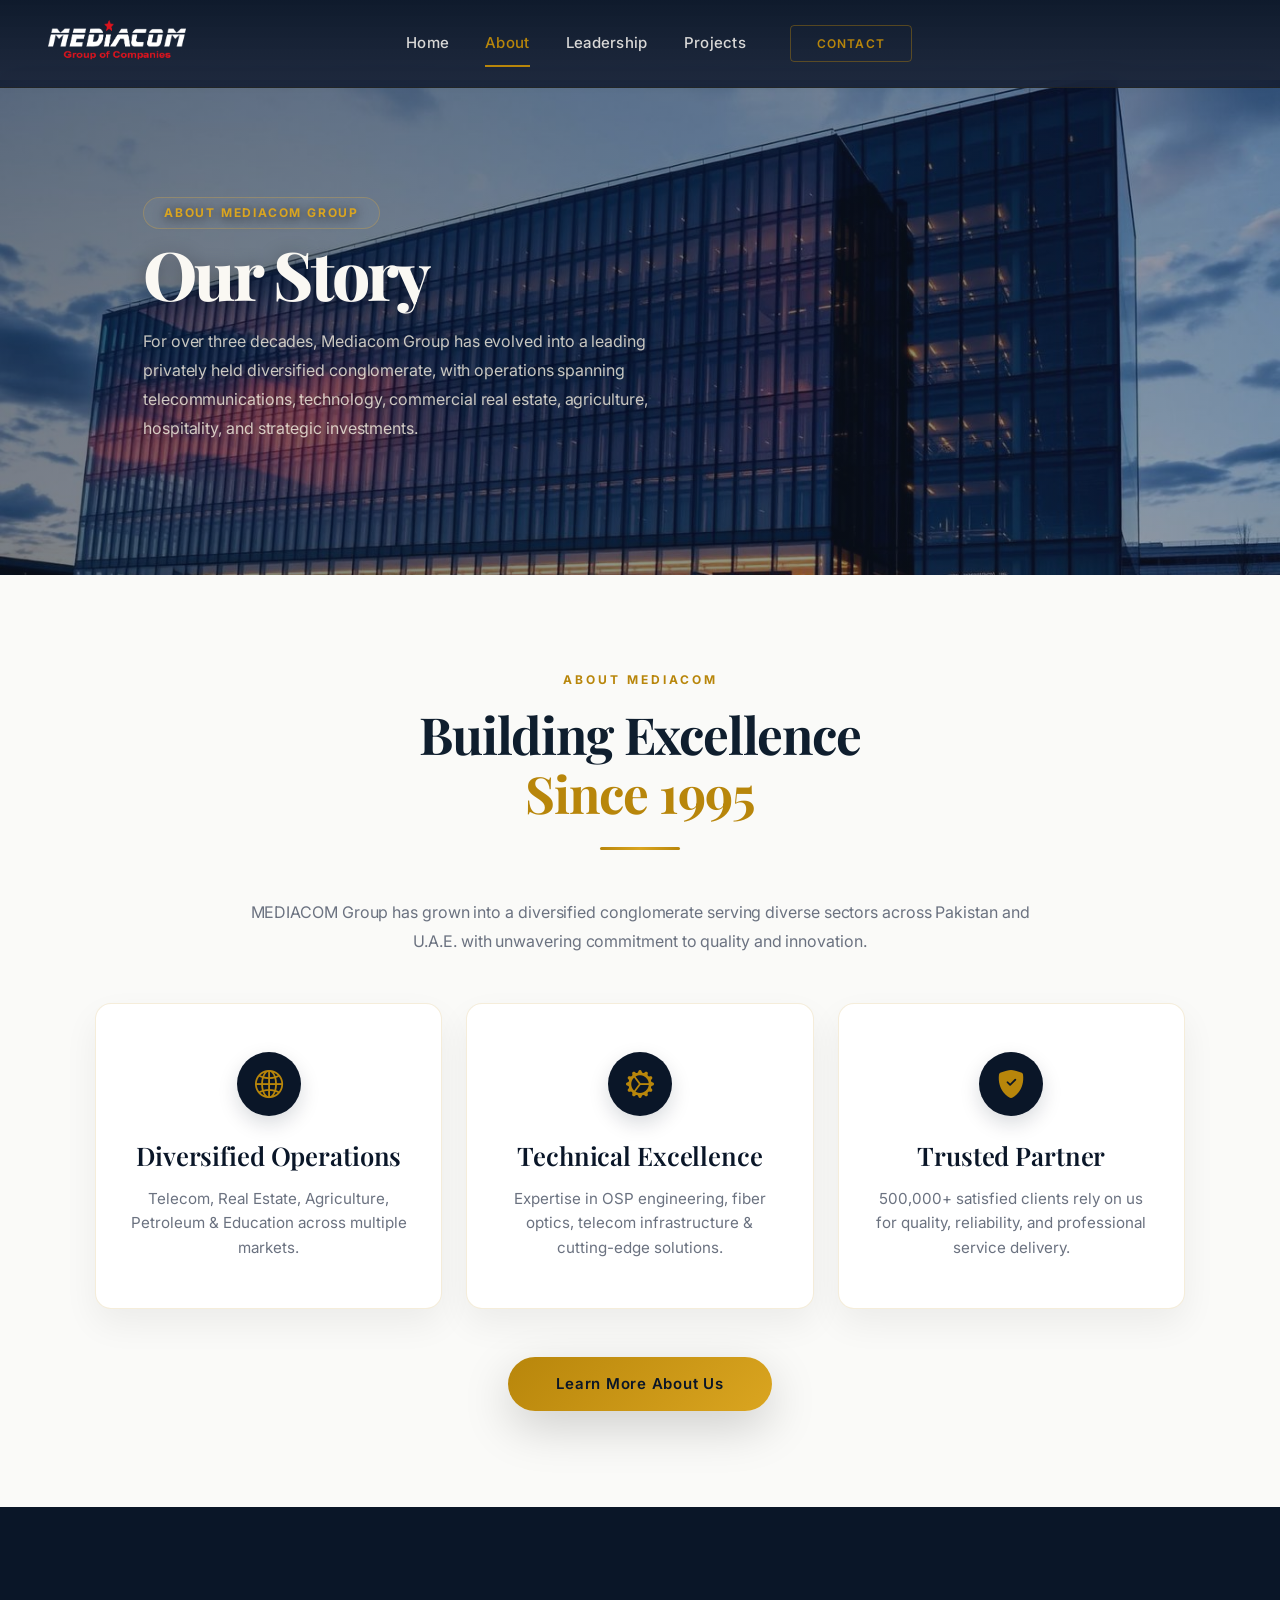
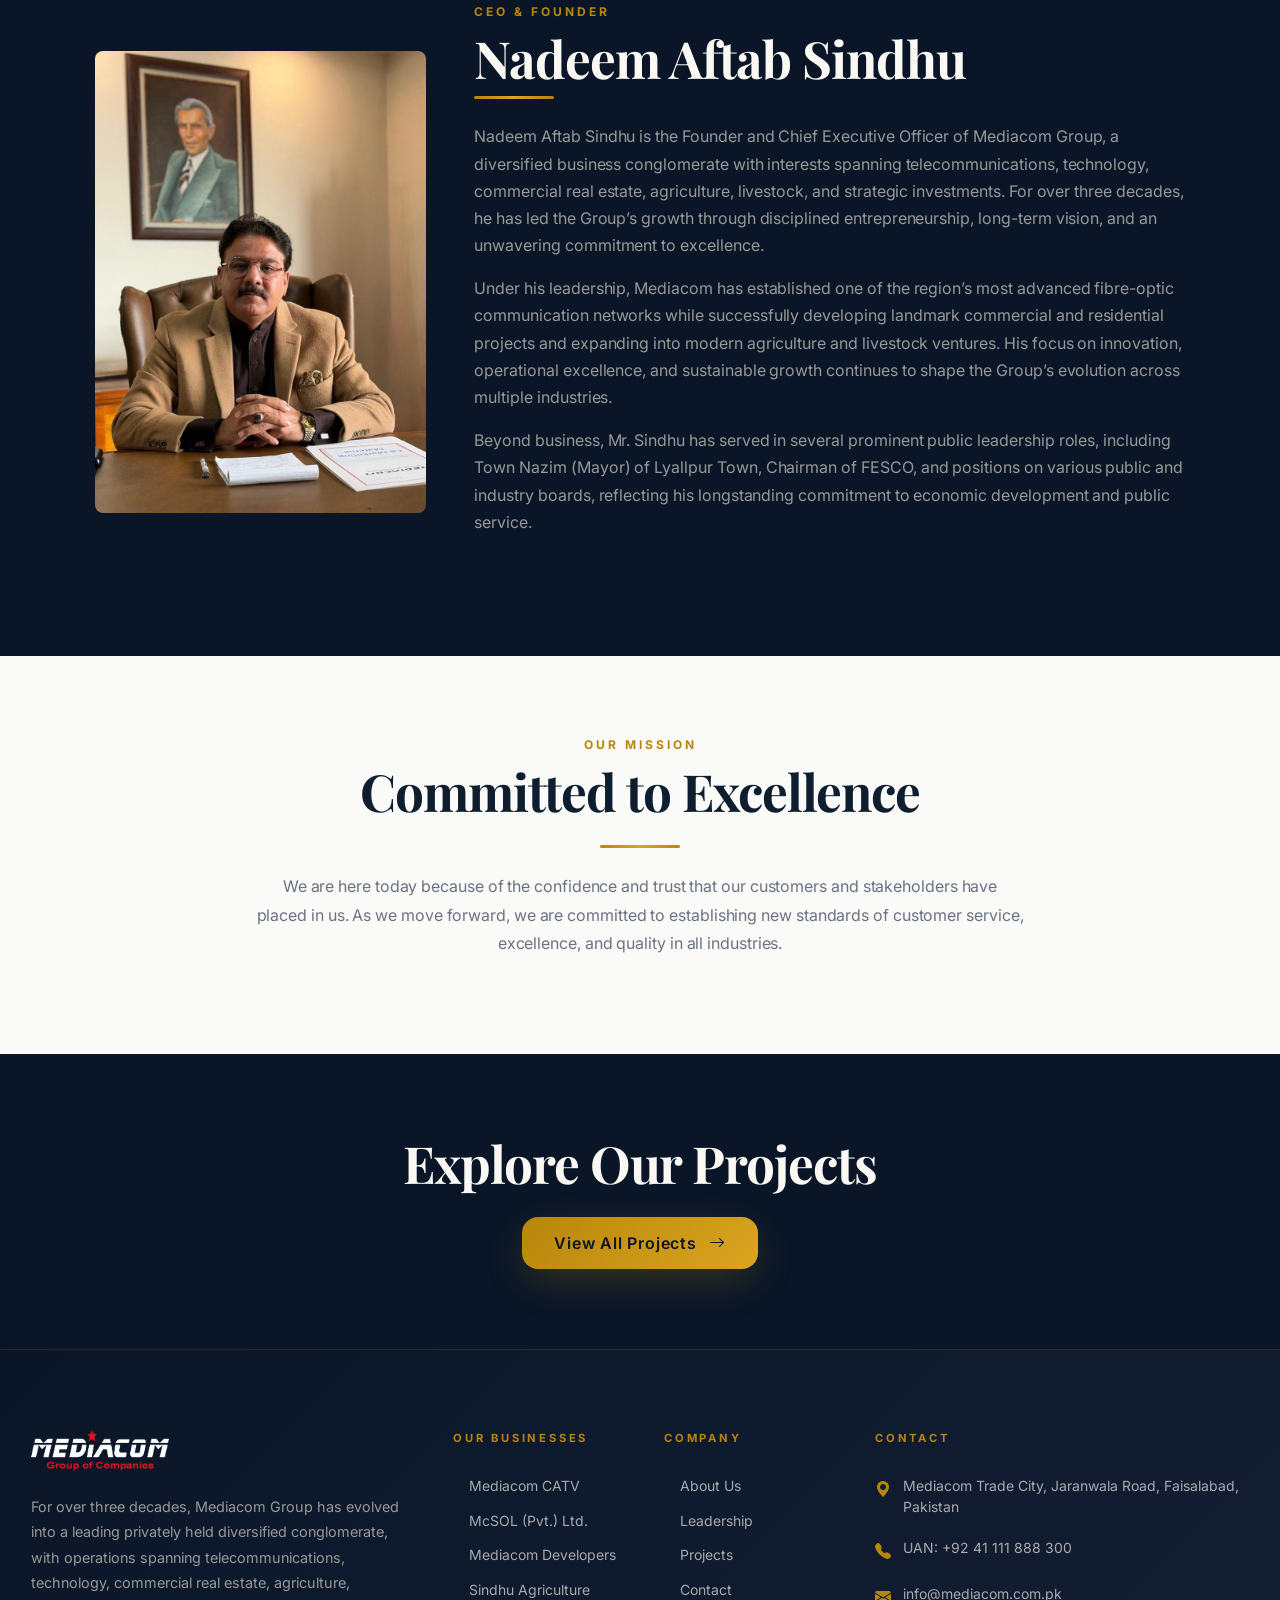
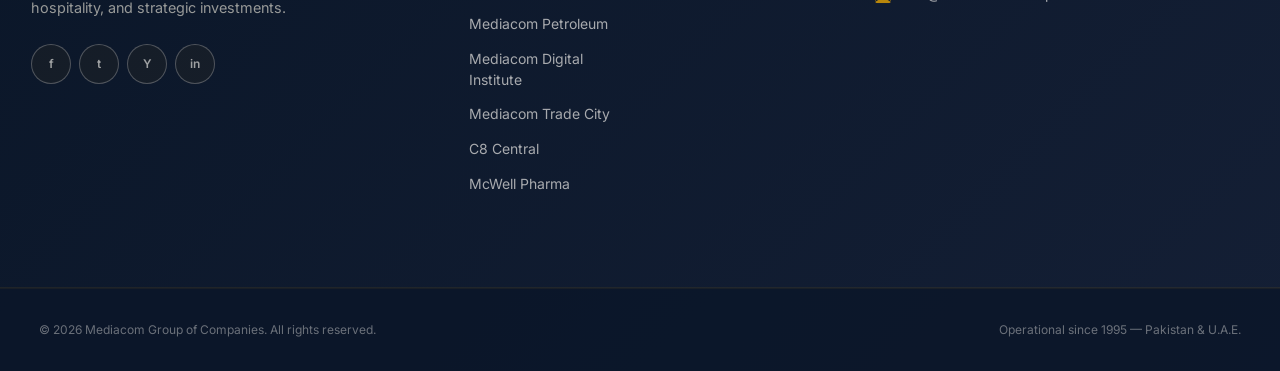
==== commit 28c44917: "new" ====
--- a/about.html
+++ b/about.html
@@ -10,7 +10,7 @@
   <link rel="preconnect" href="https://fonts.googleapis.com" />
   <link href="https://cdn.jsdelivr.net/npm/bootstrap@5.3.3/dist/css/bootstrap.min.css" rel="stylesheet" />
   <link href="https://cdn.jsdelivr.net/npm/bootstrap-icons@1.11.3/font/bootstrap-icons.css" rel="stylesheet" />
-  <link href="css/style.css" rel="stylesheet" />
+  <link href="css/style.css?v=2.0" rel="stylesheet" />
 </head>
 
 <body>
@@ -228,7 +228,7 @@
 
   <button id="back-to-top" aria-label="Back to top"><i class="bi bi-chevron-up"></i></button>
   <script src="https://cdn.jsdelivr.net/npm/bootstrap@5.3.3/dist/js/bootstrap.bundle.min.js"></script>
-  <script src="js/main.js"></script>
+  <script src="js/main.js?v=2.0"></script>
   <script>document.getElementById('yr').textContent = new Date().getFullYear();</script>
 </body>
 
--- a/css/style.css
+++ b/css/style.css
@@ -55,6 +55,8 @@
 
 html {
   scroll-behavior: smooth;
+  overflow-x: hidden;
+  max-width: 100vw;
 }
 
 body {
@@ -63,6 +65,7 @@
   color: var(--fg);
   -webkit-font-smoothing: antialiased;
   overflow-x: hidden;
+  max-width: 100vw;
 }
 
 h1,
@@ -157,51 +160,53 @@
 
 /* ── Layout ── */
 .section-padding {
-  padding: 5.5rem 1.5rem;
+  padding: 2.5rem 1rem;
 }
 
 .section-padding-lg {
-  padding: 8rem 1.5rem;
+  padding: 3rem 1rem;
 }
 
 @media (min-width: 768px) {
   .section-padding {
-    padding: 5.5rem 3rem;
+    padding: 4rem 3rem;
   }
 
   .section-padding-lg {
-    padding: 8rem 3rem;
+    padding: 4.5rem 3rem;
   }
 }
 
 @media (min-width: 1024px) {
   .section-padding {
-    padding: 5.5rem 5rem;
+    padding: 4.5rem 5rem;
   }
 
   .section-padding-lg {
-    padding: 8rem 5rem;
+    padding: 5rem 5rem;
   }
 }
 
 @media (min-width: 1280px) {
   .section-padding {
-    padding: 5.5rem 8rem;
+    padding: 5rem 8rem;
   }
 
   .section-padding-lg {
-    padding: 4rem 10rem;
+    padding: 6rem 5rem;
   }
 }
 
 .container-wide {
   max-width: 1280px;
   margin: 0 auto;
+  padding: 0 15px;
 }
 
 .container-narrow {
   max-width: 960px;
   margin: 0 auto;
+  padding: 0 15px;
 }
 
 /* ── Color Backgrounds ── */
@@ -553,12 +558,33 @@
 .page-hero .hero-overlay {
   position: absolute;
   inset: 0;
-  background: linear-gradient(135deg, rgba(10, 22, 40, 0.7) 0%, rgba(20, 31, 53, 0.65) 100%);
+  background: linear-gradient(135deg, rgba(10, 22, 40, 0.6) 0%, rgba(20, 31, 53, 0.4) 100%);
 }
 
 .page-hero .hero-content {
   position: relative;
   z-index: 2;
+}
+
+.page-hero .heading-xl,
+.page-hero .body-lg {
+  text-shadow: 0 2px 20px rgba(0, 0, 0, 0.32);
+}
+
+.page-hero .section-label {
+  display: inline-block;
+  background: rgba(255, 255, 255, 0.04);
+  padding: 0.4rem 1.25rem;
+  border-radius: 50px;
+  color: var(--gold-light) !important;
+  backdrop-filter: blur(12px);
+  -webkit-backdrop-filter: blur(12px);
+  border: 1px solid rgba(196, 157, 77, 0.4);
+  text-shadow: 0 2px 12px rgba(0, 0, 0, 0.8);
+  letter-spacing: 0.15em;
+  font-size: 0.75rem;
+  font-weight: 700;
+  text-transform: uppercase;
 }
 
 /* Main hero */
@@ -622,8 +648,25 @@
   position: relative;
 }
 
-.stat-item:last-child {
-  border-right: none;
+@media (min-width: 768px) {
+  .stat-item:last-child {
+    border-right: none;
+  }
+}
+
+@media (max-width: 767px) {
+  .stat-item {
+    padding: 1.5rem 0.5rem;
+    border-bottom: 1px solid rgba(184, 134, 11, 0.08);
+  }
+  /* Remove right border for 2nd and 4th items */
+  .stat-item:nth-child(even) {
+    border-right: none;
+  }
+  /* Remove bottom border for 3rd and 4th items */
+  .stat-item:nth-last-child(-n+2) {
+    border-bottom: none;
+  }
 }
 
 .stat-item:hover {
@@ -645,7 +688,7 @@
 
 .stat-value {
   font-family: var(--font-display);
-  font-size: 2.2rem;
+  font-size: clamp(1.35rem, 3.5vw, 2.2rem);
   font-weight: 800;
   color: var(--cream);
   margin-bottom: 0.5rem;
@@ -653,7 +696,6 @@
 }
 
 .stat-label {
-  font-size: 0.7rem;
   color: rgba(250, 248, 243, 0.6);
   letter-spacing: 0.2em;
   text-transform: uppercase;
@@ -744,7 +786,7 @@
 }
 
 .footer-top {
-  padding: 5.5rem 1.5rem;
+  padding: 5rem 1rem;
   border-bottom: 1px solid rgba(184, 134, 11, 0.1);
 }
 
